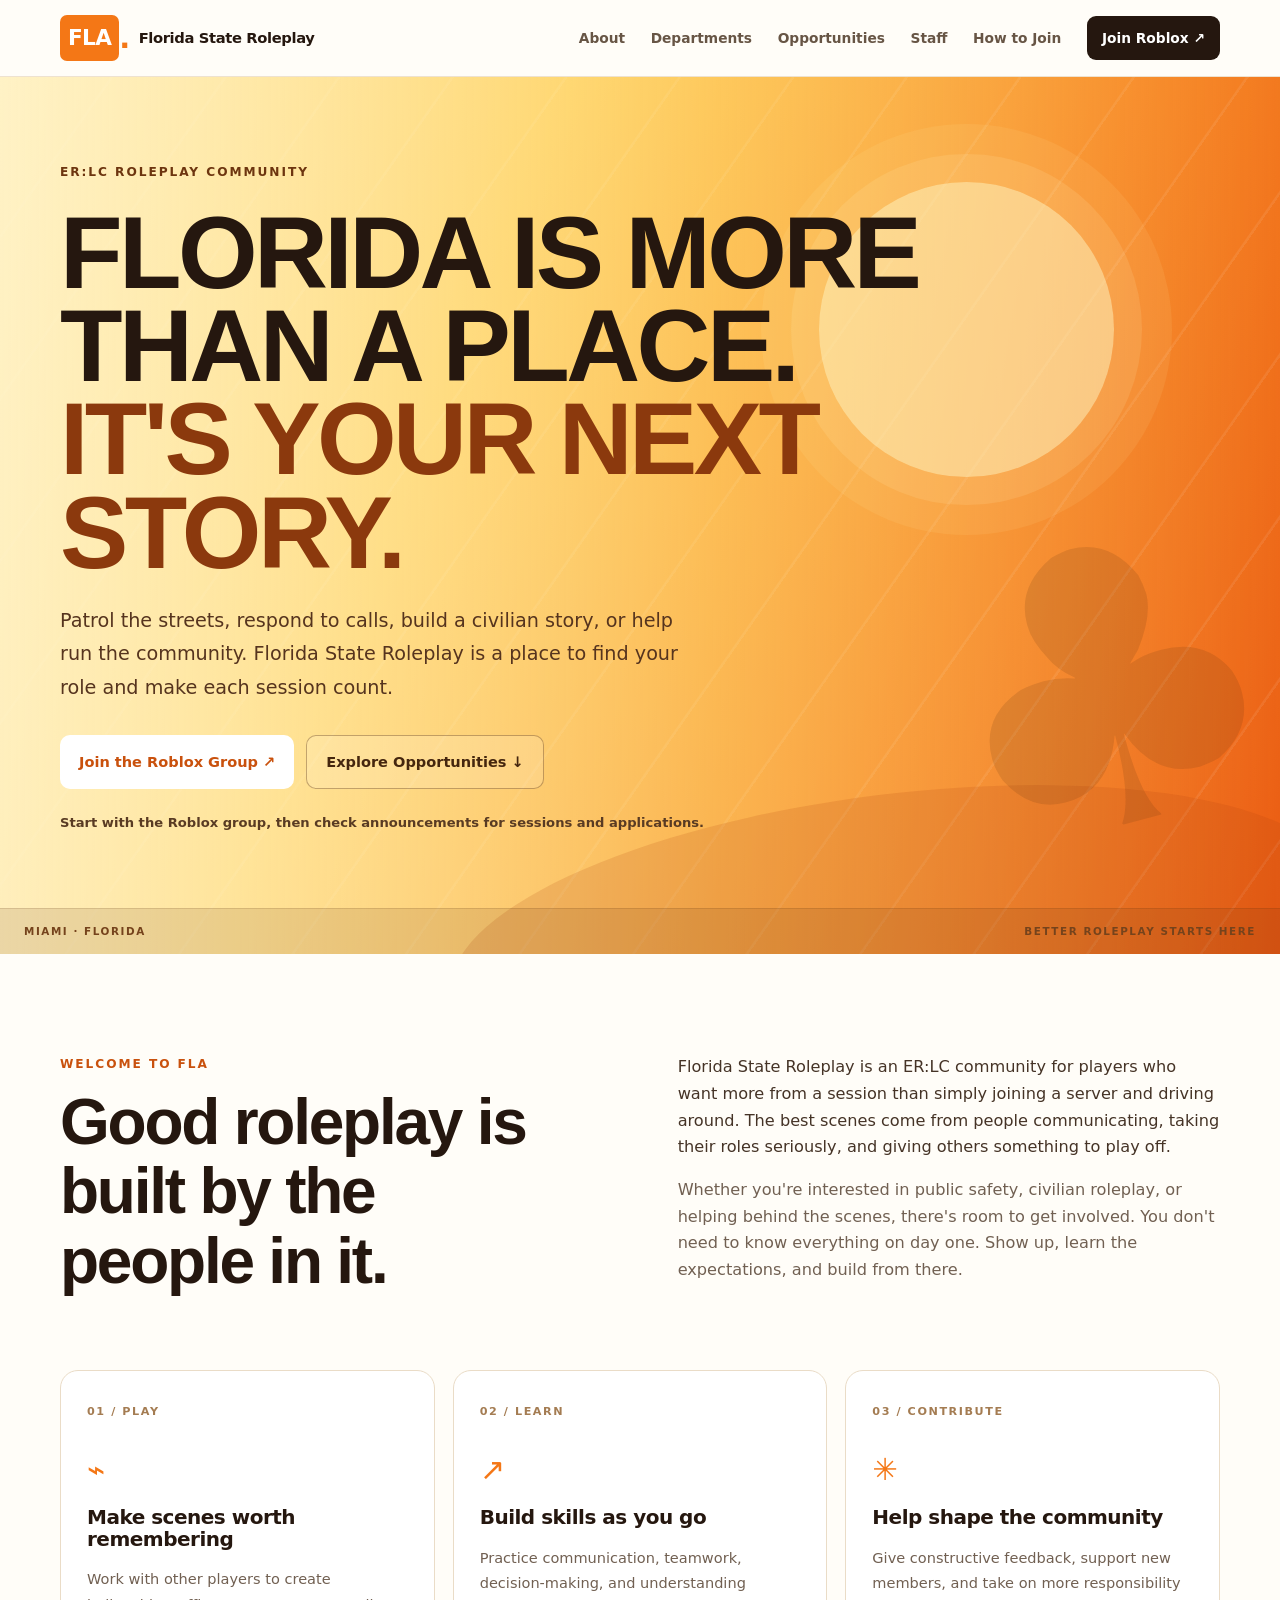
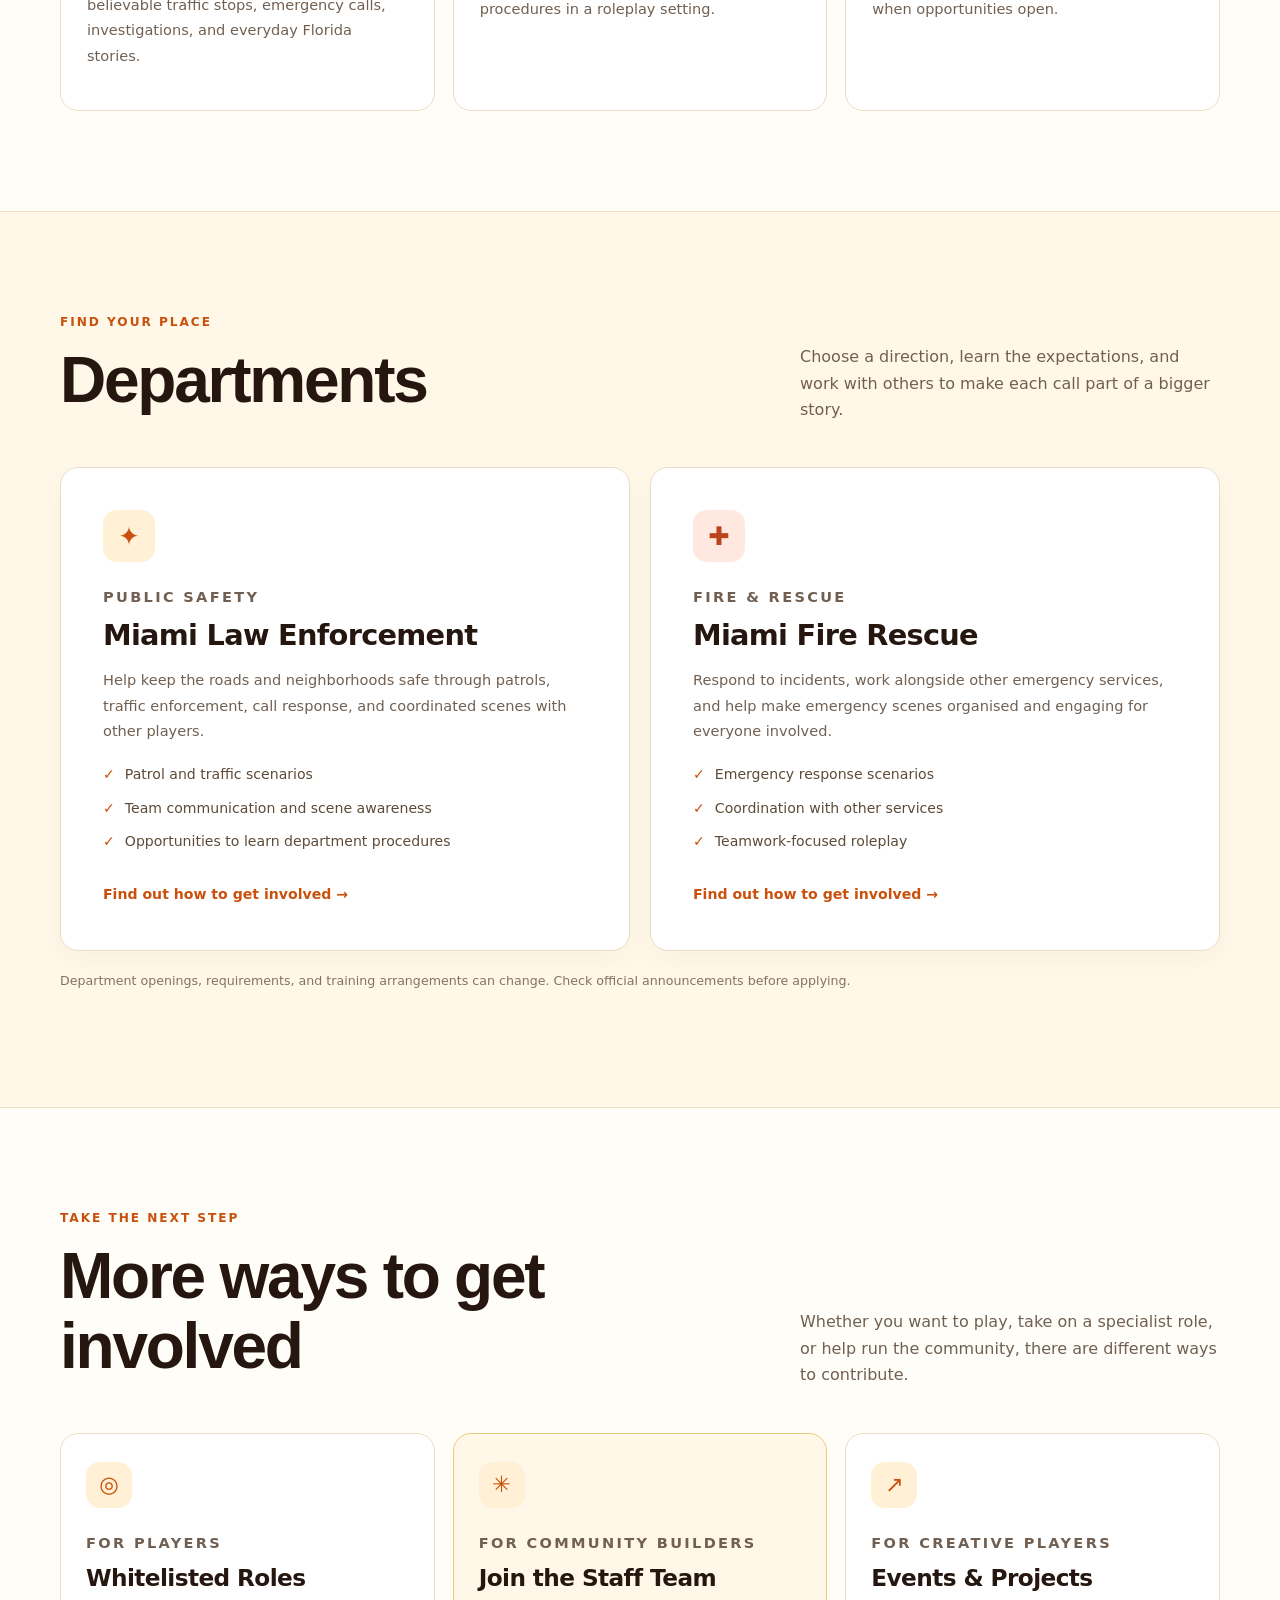
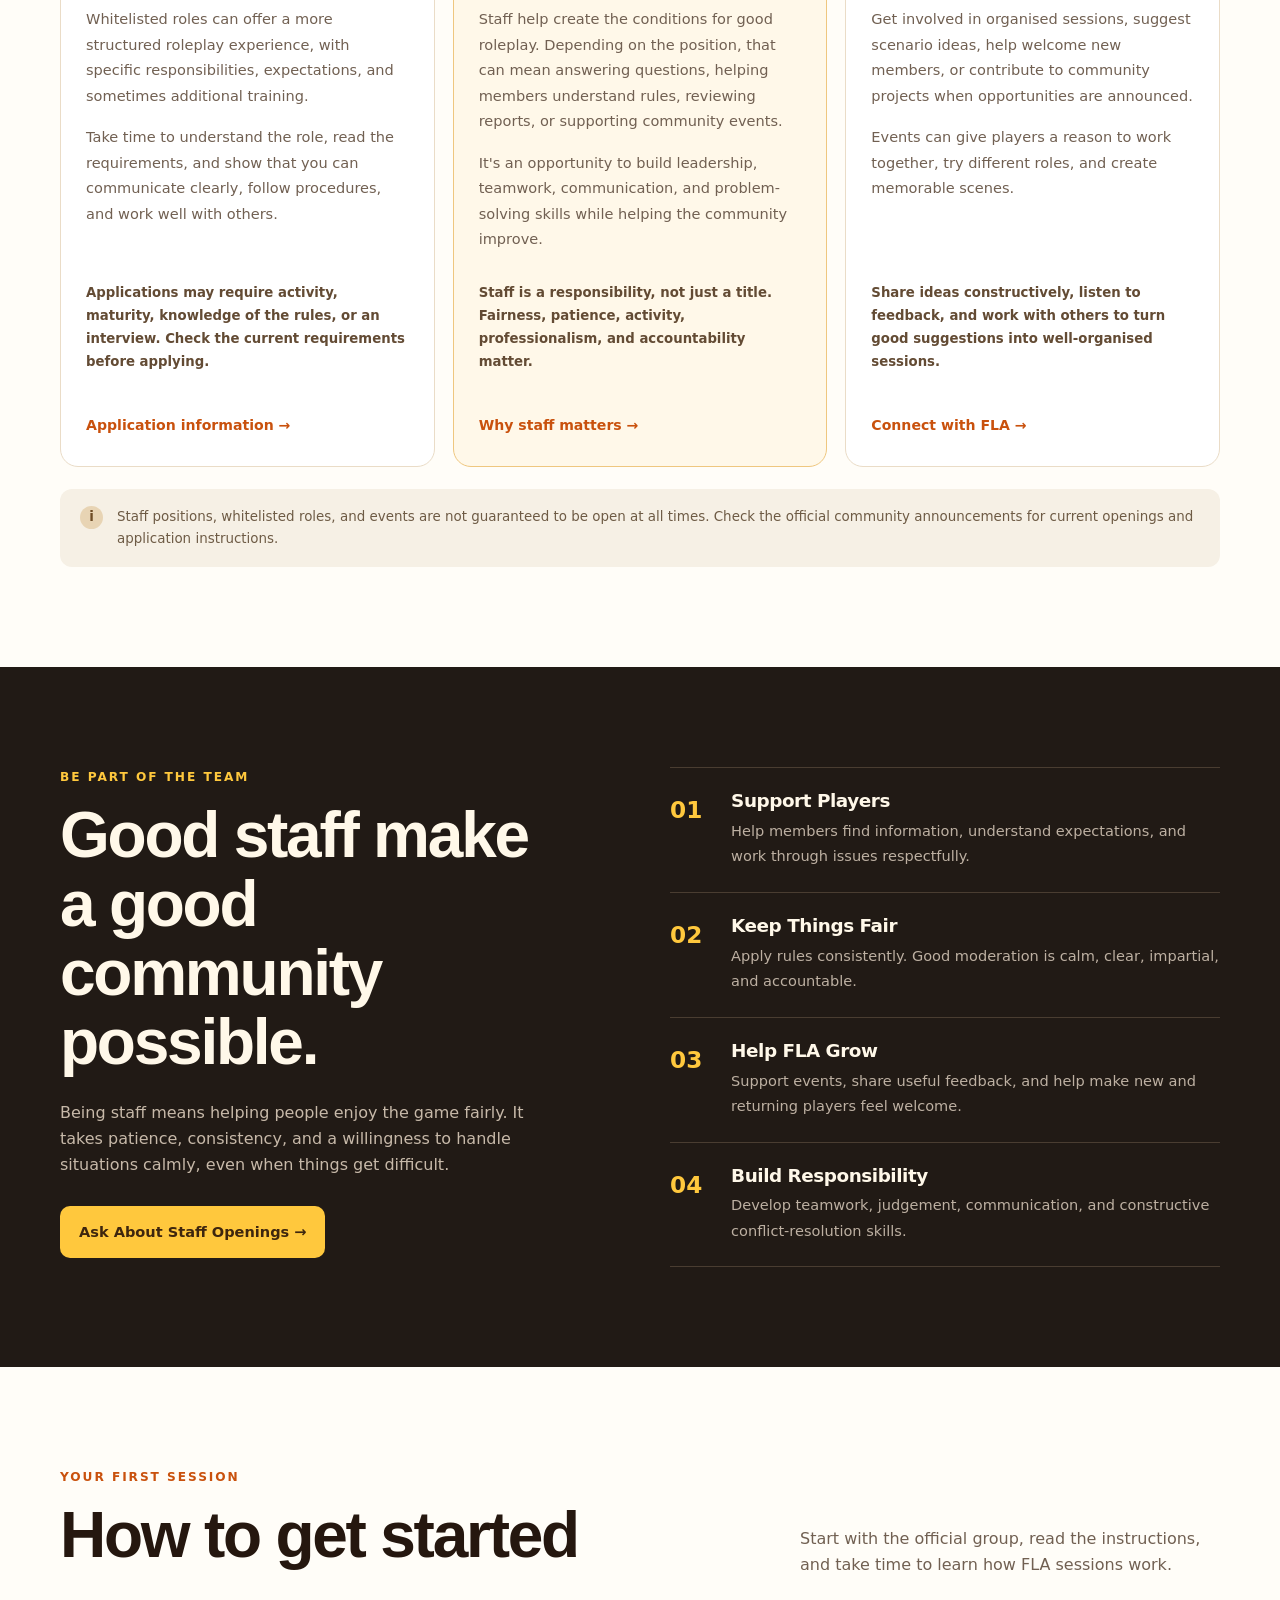
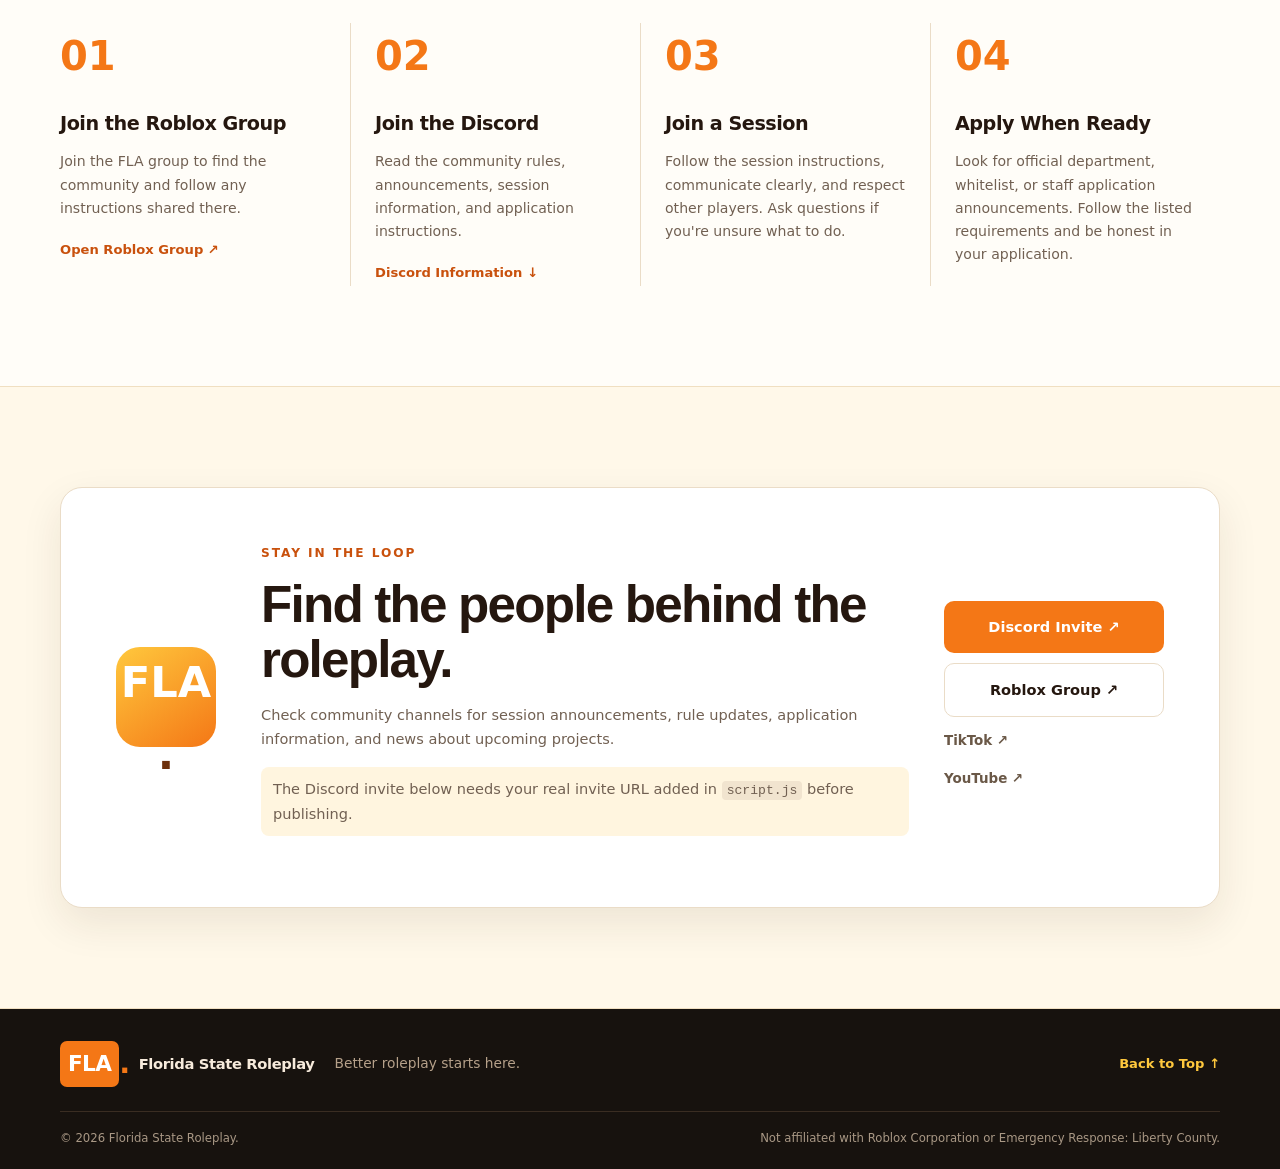
==== index.html @ 1ba89a1c "Test" ====
<!DOCTYPE html>
<html lang="en">
<head>
  <meta charset="UTF-8">
  <meta name="viewport" content="width=device-width, initial-scale=1">
  <meta name="theme-color" content="#f47716">
  <meta name="description" content="Join Florida State Roleplay, an ER:LC roleplay community. Explore departments, whitelisted roles, staff opportunities and community events.">
  <title>Florida State Roleplay | FLA</title>
  <link rel="stylesheet" href="styles.css">
  <script src="script.js" defer></script>
</head>
<body>
  <a class="skip-link" href="#main">Skip to content</a>

  <header class="site-header">
    <div class="container nav-wrap">
      <a class="brand" href="#home" aria-label="FLA Home">
        <span class="brand-mark">FLA</span><span class="brand-dot">.</span>
        <span class="brand-name">Florida State Roleplay</span>
      </a>

      <button class="menu-toggle" type="button"
        aria-expanded="false" aria-controls="primary-nav">
        <span class="sr-only">Toggle navigation</span>
        <span></span><span></span><span></span>
      </button>

      <nav id="primary-nav" class="primary-nav" aria-label="Main navigation">
        <a href="#about">About</a>
        <a href="#departments">Departments</a>
        <a href="#opportunities">Opportunities</a>
        <a href="#staff">Staff</a>
        <a href="#join">How to Join</a>
        <a class="nav-cta"
          href="https://www.roblox.com/communities/1003827405/FLA-Florida-State-RP"
          target="_blank" rel="noopener noreferrer">
          Join Roblox ↗
        </a>
      </nav>
    </div>
  </header>

  <main id="main">
    <section class="hero" id="home">
      <div class="hero-sun" aria-hidden="true"></div>
      <div class="hero-palm" aria-hidden="true">♣</div>

      <div class="container hero-content">
        <p class="eyebrow">ER:LC ROLEPLAY COMMUNITY</p>
        <h1>Florida is more than a place.<br>
          <span>It's your next story.</span>
        </h1>
        <p class="hero-copy">
          Patrol the streets, respond to calls, build a civilian story,
          or help run the community. Florida State Roleplay is a place
          to find your role and make each session count.
        </p>

        <div class="hero-actions">
          <a class="button button-light"
            href="https://www.roblox.com/communities/1003827405/FLA-Florida-State-RP"
            target="_blank" rel="noopener noreferrer">
            Join the Roblox Group ↗
          </a>
          <a class="button button-outline" href="#opportunities">
            Explore Opportunities ↓
          </a>
        </div>

        <p class="hero-note">
          Start with the Roblox group, then check announcements for sessions and applications.
        </p>
      </div>

      <div class="hero-bottom">
        <span>MIAMI · FLORIDA</span>
        <span>BETTER ROLEPLAY STARTS HERE</span>
      </div>
    </section>

    <section class="section" id="about">
      <div class="container intro-grid">
        <div>
          <p class="section-kicker">WELCOME TO FLA</p>
          <h2>Good roleplay is built by the people in it.</h2>
        </div>
        <div class="intro-copy">
          <p>
            Florida State Roleplay is an ER:LC community for players who
            want more from a session than simply joining a server and
            driving around. The best scenes come from people communicating,
            taking their roles seriously, and giving others something to
            play off.
          </p>
          <p>
            Whether you're interested in public safety, civilian roleplay,
            or helping behind the scenes, there's room to get involved.
            You don't need to know everything on day one. Show up, learn
            the expectations, and build from there.
          </p>
        </div>
      </div>

      <div class="container value-grid">
        <article class="value-card">
          <span class="value-number">01 / PLAY</span>
          <div class="value-icon">⌁</div>
          <h3>Make scenes worth remembering</h3>
          <p>
            Work with other players to create believable traffic stops,
            emergency calls, investigations, and everyday Florida stories.
          </p>
        </article>

        <article class="value-card">
          <span class="value-number">02 / LEARN</span>
          <div class="value-icon">↗</div>
          <h3>Build skills as you go</h3>
          <p>
            Practice communication, teamwork, decision-making, and
            understanding procedures in a roleplay setting.
          </p>
        </article>

        <article class="value-card">
          <span class="value-number">03 / CONTRIBUTE</span>
          <div class="value-icon">✳</div>
          <h3>Help shape the community</h3>
          <p>
            Give constructive feedback, support new members, and take on
            more responsibility when opportunities open.
          </p>
        </article>
      </div>
    </section>

    <section class="section section-tint" id="departments">
      <div class="container">
        <div class="section-heading">
          <div>
            <p class="section-kicker">FIND YOUR PLACE</p>
            <h2>Departments</h2>
          </div>
          <p>
            Choose a direction, learn the expectations, and work with
            others to make each call part of a bigger story.
          </p>
        </div>

        <div class="department-grid">
          <article class="department-card">
            <div class="department-symbol">✦</div>
            <p class="card-overline">PUBLIC SAFETY</p>
            <h3>Miami Law Enforcement</h3>
            <p>
              Help keep the roads and neighborhoods safe through patrols,
              traffic enforcement, call response, and coordinated scenes
              with other players.
            </p>
            <ul class="feature-list">
              <li>Patrol and traffic scenarios</li>
              <li>Team communication and scene awareness</li>
              <li>Opportunities to learn department procedures</li>
            </ul>
            <a class="text-link" href="#join">
              Find out how to get involved →
            </a>
          </article>

          <article class="department-card">
            <div class="department-symbol fire-symbol">✚</div>
            <p class="card-overline">FIRE &amp; RESCUE</p>
            <h3>Miami Fire Rescue</h3>
            <p>
              Respond to incidents, work alongside other emergency
              services, and help make emergency scenes organised and
              engaging for everyone involved.
            </p>
            <ul class="feature-list">
              <li>Emergency response scenarios</li>
              <li>Coordination with other services</li>
              <li>Teamwork-focused roleplay</li>
            </ul>
            <a class="text-link" href="#join">
              Find out how to get involved →
            </a>
          </article>
        </div>

        <p class="small-note">
          Department openings, requirements, and training arrangements
          can change. Check official announcements before applying.
        </p>
      </div>
    </section>

    <section class="section" id="opportunities">
      <div class="container">
        <div class="section-heading">
          <div>
            <p class="section-kicker">TAKE THE NEXT STEP</p>
            <h2>More ways to get involved</h2>
          </div>
          <p>
            Whether you want to play, take on a specialist role, or help
            run the community, there are different ways to contribute.
          </p>
        </div>

        <div class="opportunity-grid">
          <article class="opportunity-card">
            <div class="opportunity-icon">◎</div>
            <p class="card-overline">FOR PLAYERS</p>
            <h3>Whitelisted Roles</h3>
            <p>
              Whitelisted roles can offer a more structured roleplay
              experience, with specific responsibilities, expectations,
              and sometimes additional training.
            </p>
            <p>
              Take time to understand the role, read the requirements,
              and show that you can communicate clearly, follow
              procedures, and work well with others.
            </p>
            <p class="card-detail">
              Applications may require activity, maturity, knowledge
              of the rules, or an interview. Check the current
              requirements before applying.
            </p>
            <a class="text-link" href="#join">
              Application information →
            </a>
          </article>

          <article class="opportunity-card featured-opportunity">
            <div class="opportunity-icon">✳</div>
            <p class="card-overline">FOR COMMUNITY BUILDERS</p>
            <h3>Join the Staff Team</h3>
            <p>
              Staff help create the conditions for good roleplay.
              Depending on the position, that can mean answering
              questions, helping members understand rules, reviewing
              reports, or supporting community events.
            </p>
            <p>
              It's an opportunity to build leadership, teamwork,
              communication, and problem-solving skills while helping
              the community improve.
            </p>
            <p class="card-detail">
              Staff is a responsibility, not just a title. Fairness,
              patience, activity, professionalism, and accountability
              matter.
            </p>
            <a class="text-link" href="#staff">
              Why staff matters →
            </a>
          </article>

          <article class="opportunity-card">
            <div class="opportunity-icon">↗</div>
            <p class="card-overline">FOR CREATIVE PLAYERS</p>
            <h3>Events &amp; Projects</h3>
            <p>
              Get involved in organised sessions, suggest scenario
              ideas, help welcome new members, or contribute to
              community projects when opportunities are announced.
            </p>
            <p>
              Events can give players a reason to work together,
              try different roles, and create memorable scenes.
            </p>
            <p class="card-detail">
              Share ideas constructively, listen to feedback, and
              work with others to turn good suggestions into
              well-organised sessions.
            </p>
            <a class="text-link" href="#community">
              Connect with FLA →
            </a>
          </article>
        </div>

        <div class="honesty-note">
          <span>i</span>
          <p>
            Staff positions, whitelisted roles, and events are not
            guaranteed to be open at all times. Check the official
            community announcements for current openings and application
            instructions.
          </p>
        </div>
      </div>
    </section>

    <section class="section section-dark" id="staff">
      <div class="container staff-layout">
        <div class="staff-heading">
          <p class="section-kicker">BE PART OF THE TEAM</p>
          <h2>Good staff make a good community possible.</h2>
          <p>
            Being staff means helping people enjoy the game fairly.
            It takes patience, consistency, and a willingness to handle
            situations calmly, even when things get difficult.
          </p>
          <a class="button button-gold" href="#community">
            Ask About Staff Openings →
          </a>
        </div>

        <div class="staff-points">
          <article>
            <span>01</span>
            <div>
              <h3>Support Players</h3>
              <p>
                Help members find information, understand expectations,
                and work through issues respectfully.
              </p>
            </div>
          </article>
          <article>
            <span>02</span>
            <div>
              <h3>Keep Things Fair</h3>
              <p>
                Apply rules consistently. Good moderation is calm,
                clear, impartial, and accountable.
              </p>
            </div>
          </article>
          <article>
            <span>03</span>
            <div>
              <h3>Help FLA Grow</h3>
              <p>
                Support events, share useful feedback, and help make
                new and returning players feel welcome.
              </p>
            </div>
          </article>
          <article>
            <span>04</span>
            <div>
              <h3>Build Responsibility</h3>
              <p>
                Develop teamwork, judgement, communication, and
                constructive conflict-resolution skills.
              </p>
            </div>
          </article>
        </div>
      </div>
    </section>

    <section class="section" id="join">
      <div class="container">
        <div class="section-heading">
          <div>
            <p class="section-kicker">YOUR FIRST SESSION</p>
            <h2>How to get started</h2>
          </div>
          <p>
            Start with the official group, read the instructions,
            and take time to learn how FLA sessions work.
          </p>
        </div>

        <ol class="steps">
          <li>
            <span class="step-number">01</span>
            <div>
              <h3>Join the Roblox Group</h3>
              <p>
                Join the FLA group to find the community and follow
                any instructions shared there.
              </p>
              <a class="text-link"
                href="https://www.roblox.com/communities/1003827405/FLA-Florida-State-RP"
                target="_blank" rel="noopener noreferrer">
                Open Roblox Group ↗
              </a>
            </div>
          </li>
          <li>
            <span class="step-number">02</span>
            <div>
              <h3>Join the Discord</h3>
              <p>
                Read the community rules, announcements, session
                information, and application instructions.
              </p>
              <a class="text-link" href="#community">
                Discord Information ↓
              </a>
            </div>
          </li>
          <li>
            <span class="step-number">03</span>
            <div>
              <h3>Join a Session</h3>
              <p>
                Follow the session instructions, communicate clearly,
                and respect other players. Ask questions if you're
                unsure what to do.
              </p>
            </div>
          </li>
          <li>
            <span class="step-number">04</span>
            <div>
              <h3>Apply When Ready</h3>
              <p>
                Look for official department, whitelist, or staff
                application announcements. Follow the listed
                requirements and be honest in your application.
              </p>
            </div>
          </li>
        </ol>
      </div>
    </section>

    <section class="section section-tint" id="community">
      <div class="container community-panel">
        <div class="community-mark">FLA<span>.</span></div>
        <div class="community-copy">
          <p class="section-kicker">STAY IN THE LOOP</p>
          <h2>Find the people behind the roleplay.</h2>
          <p>
            Check community channels for session announcements, rule
            updates, application information, and news about upcoming
            projects.
          </p>
          <p class="community-warning">
            The Discord invite below needs your real invite URL added
            in <code>script.js</code> before publishing.
          </p>
        </div>

        <div class="community-actions">
          <a class="button button-orange" id="discord-link" href="#community">
            Discord Invite ↗
          </a>
          <a class="button button-plain"
            href="https://www.roblox.com/communities/1003827405/FLA-Florida-State-RP"
            target="_blank" rel="noopener noreferrer">
            Roblox Group ↗
          </a>
          <a class="social-link"
            href="https://www.tiktok.com/@yz.peezo"
            target="_blank" rel="noopener noreferrer">TikTok ↗</a>
          <a class="social-link"
            href="https://www.youtube.com/channel/UCi4n0w_L0goA0u0T6j22Cig"
            target="_blank" rel="noopener noreferrer">YouTube ↗</a>
        </div>
      </div>
    </section>
  </main>

  <footer class="site-footer">
    <div class="container footer-main">
      <a class="brand footer-brand" href="#home">
        <span class="brand-mark">FLA</span><span class="brand-dot">.</span>
        <span class="brand-name">Florida State Roleplay</span>
      </a>
      <p>Better roleplay starts here.</p>
      <a href="#home" class="back-top">Back to Top ↑</a>
    </div>
    <div class="container footer-bottom">
      <p>© <span id="year"></span> Florida State Roleplay.</p>
      <p>
        Not affiliated with Roblox Corporation or
        Emergency Response: Liberty County.
      </p>
    </div>
  </footer>
</body>
</html>
---- styles.css ----
:root {
  --ink: #25170f;
  --muted: #716052;
  --orange: #f47716;
  --orange-deep: #c9510d;
  --gold: #ffc83d;
  --cream: #fff8e9;
  --paper: #fffdf8;
  --line: #eadcc7;
  --night: #211a15;
  --radius: 18px;
  --shadow: 0 16px 42px rgba(58, 34, 11, .09);
}

* {
  box-sizing: border-box;
}

html {
  scroll-behavior: smooth;
  scroll-padding-top: 88px;
}

body {
  margin: 0;
  background: var(--paper);
  color: var(--ink);
  font-family: system-ui, -apple-system, "Segoe UI", sans-serif;
  line-height: 1.65;
  -webkit-font-smoothing: antialiased;
}

a {
  color: inherit;
  text-decoration: none;
}

a:focus-visible,
button:focus-visible {
  outline: 3px solid #2463eb;
  outline-offset: 4px;
}

p {
  margin: 0 0 1rem;
}

h1, h2, h3 {
  line-height: 1.08;
  letter-spacing: -.035em;
  margin: 0 0 1rem;
}

h1, h2 {
  font-family: Impact, "Arial Narrow", sans-serif;
  font-weight: 800;
}

h2 {
  font-size: clamp(2.5rem, 5vw, 4.1rem);
}

h3 {
  font-size: 1.35rem;
  letter-spacing: -.025em;
}

.container {
  width: min(1160px, calc(100% - 48px));
  margin-inline: auto;
}

.section {
  padding: 100px 0;
}

.section-tint {
  background: var(--cream);
  border-block: 1px solid #f0dfc1;
}

.section-kicker,
.eyebrow,
.card-overline {
  font-size: .76rem;
  font-weight: 800;
  letter-spacing: .16em;
  text-transform: uppercase;
}

.section-kicker {
  color: var(--orange-deep);
  margin-bottom: 14px;
}

.skip-link {
  position: absolute;
  top: -60px;
  left: 16px;
  background: white;
  padding: 10px 14px;
  z-index: 20;
}

.skip-link:focus {
  top: 10px;
}

.sr-only {
  position: absolute;
  width: 1px;
  height: 1px;
  padding: 0;
  margin: -1px;
  overflow: hidden;
  clip: rect(0, 0, 0, 0);
  white-space: nowrap;
  border: 0;
}

/* Navigation */

.site-header {
  position: sticky;
  top: 0;
  z-index: 10;
  background: rgba(255, 253, 248, .94);
  backdrop-filter: blur(14px);
  border-bottom: 1px solid rgba(234, 220, 199, .8);
}

.nav-wrap {
  min-height: 76px;
  display: flex;
  align-items: center;
  justify-content: space-between;
  gap: 28px;
}

.brand {
  display: inline-flex;
  align-items: center;
  flex-shrink: 0;
  font-weight: 800;
  letter-spacing: -.04em;
}

.brand-mark {
  background: var(--orange);
  color: white;
  padding: 5px 8px;
  border-radius: 7px;
  font-size: 1.35rem;
}

.brand-dot {
  color: var(--orange);
  font-size: 1.8rem;
  line-height: 1;
}

.brand-name {
  font-size: .92rem;
  margin-left: 9px;
  letter-spacing: -.025em;
}

.primary-nav {
  display: flex;
  align-items: center;
  gap: clamp(14px, 2vw, 27px);
  font-size: .86rem;
  font-weight: 700;
  color: #675545;
}

.primary-nav > a:not(.nav-cta) {
  transition: color .2s;
}

.primary-nav > a:not(.nav-cta):hover {
  color: var(--orange-deep);
}

.nav-cta {
  background: var(--ink);
  color: white;
  padding: 11px 15px;
  border-radius: 9px;
  white-space: nowrap;
  transition: background .2s, transform .2s;
}

.nav-cta:hover {
  background: var(--orange-deep);
  transform: translateY(-1px);
}

.menu-toggle {
  display: none;
  background: transparent;
  border: 0;
  padding: 10px;
  border-radius: 8px;
  cursor: pointer;
}

.menu-toggle span:not(.sr-only) {
  display: block;
  width: 23px;
  height: 2px;
  background: var(--ink);
  margin: 5px 0;
}

/* Florida-inspired hero */

.hero {
  min-height: 650px;
  position: relative;
  overflow: hidden;
  display: flex;
  align-items: center;
  isolation: isolate;
  background: linear-gradient(
    112deg,
    #ffe59a 0%,
    #ffc94a 35%,
    #f78a26 70%,
    #e95a13 100%
  );
}

.hero::before {
  content: "";
  position: absolute;
  inset: 0;
  z-index: -1;
  background:
    linear-gradient(
      90deg,
      rgba(255, 245, 208, .8),
      rgba(255, 224, 133, .4) 56%,
      rgba(239, 97, 18, .12)
    ),
    repeating-linear-gradient(
      125deg,
      transparent 0 90px,
      rgba(255, 255, 255, .09) 91px 93px
    );
}

.hero::after {
  content: "";
  position: absolute;
  z-index: -1;
  bottom: -130px;
  right: -5%;
  width: 70%;
  height: 290px;
  background: rgba(174, 66, 13, .16);
  border-radius: 50% 50% 0 0;
  transform: rotate(-7deg);
}

.hero-content {
  padding-top: 85px;
  padding-bottom: 105px;
  position: relative;
  z-index: 2;
  animation: hero-enter .75s ease-out both;
}

.eyebrow {
  margin-bottom: 24px;
  color: #6d350f;
}

.hero h1 {
  font-size: clamp(3.5rem, 8vw, 7rem);
  max-width: 900px;
  line-height: .91;
  margin-bottom: 25px;
  text-transform: uppercase;
}

.hero h1 span {
  color: #8b390d;
}

.hero-copy {
  font-size: clamp(1.05rem, 2vw, 1.2rem);
  max-width: 650px;
  color: #56341e;
  line-height: 1.75;
}

.hero-actions {
  display: flex;
  flex-wrap: wrap;
  gap: 12px;
  margin-top: 30px;
}

.button {
  display: inline-flex;
  align-items: center;
  justify-content: center;
  gap: 14px;
  min-height: 50px;
  padding: 14px 19px;
  border-radius: 10px;
  font-size: .91rem;
  font-weight: 800;
  transition: transform .2s, box-shadow .2s, background .2s;
}

.button:hover {
  transform: translateY(-3px);
  box-shadow: 0 9px 20px rgba(53, 27, 8, .13);
}

.button-light {
  background: white;
  color: var(--orange-deep);
}

.button-outline {
  border: 1px solid rgba(80, 41, 12, .35);
  color: #45260e;
  background: rgba(255, 255, 255, .14);
}

.hero-note {
  margin-top: 23px;
  font-size: .82rem;
  font-weight: 600;
  color: #593b23;
}

.hero-sun {
  position: absolute;
  right: 13%;
  top: 12%;
  width: clamp(150px, 23vw, 310px);
  aspect-ratio: 1;
  border-radius: 50%;
  background: rgba(255, 247, 195, .58);
  box-shadow:
    0 0 0 28px rgba(255, 247, 195, .12),
    0 0 0 58px rgba(255, 247, 195, .08);
  z-index: -1;
}

.hero-palm {
  position: absolute;
  right: 0;
  bottom: 8%;
  color: rgba(91, 48, 17, .15);
  font-size: clamp(13rem, 30vw, 27rem);
  line-height: 1;
  pointer-events: none;
  z-index: 0;
  transform: rotate(-15deg);
}

.hero-bottom {
  position: absolute;
  bottom: 0;
  left: 0;
  right: 0;
  padding: 14px 24px;
  display: flex;
  justify-content: space-between;
  gap: 12px;
  background: rgba(89, 47, 15, .12);
  border-top: 1px solid rgba(89, 47, 15, .15);
  font-size: .65rem;
  letter-spacing: .15em;
  font-weight: 800;
  color: #75431c;
}

/* About */

.intro-grid {
  display: grid;
  grid-template-columns: .95fr 1fr;
  gap: clamp(35px, 8vw, 110px);
  align-items: start;
}

.intro-grid h2 {
  max-width: 500px;
}

.intro-copy {
  color: var(--muted);
  font-size: 1.01rem;
}

.intro-copy p:first-child {
  color: #453326;
}

.value-grid {
  display: grid;
  grid-template-columns: repeat(3, 1fr);
  gap: 18px;
  margin-top: 58px;
}

.value-card {
  padding: 26px;
  border: 1px solid var(--line);
  border-radius: var(--radius);
  background: white;
  min-height: 245px;
  transition: transform .25s, border-color .25s, box-shadow .25s;
}

.value-card:hover,
.opportunity-card:hover {
  transform: translateY(-5px);
  border-color: #efb45e;
  box-shadow: var(--shadow);
}

.value-number {
  font-size: .7rem;
  letter-spacing: .14em;
  font-weight: 800;
  color: #a47c52;
}

.value-icon {
  font-size: 1.9rem;
  color: var(--orange);
  margin: 22px 0 12px;
}

.value-card h3 {
  font-size: 1.25rem;
}

.value-card p,
.department-card > p,
.opportunity-card > p,
.staff-points p {
  color: var(--muted);
  font-size: .91rem;
  line-height: 1.75;
}

/* Section headings and departments */

.section-heading {
  display: flex;
  justify-content: space-between;
  align-items: end;
  gap: 40px;
  margin-bottom: 36px;
}

.section-heading > p {
  max-width: 420px;
  color: var(--muted);
  margin-bottom: 8px;
}

.department-grid {
  display: grid;
  grid-template-columns: repeat(2, 1fr);
  gap: 20px;
}

.department-card {
  padding: clamp(26px, 4vw, 42px);
  border-radius: var(--radius);
  background: white;
  border: 1px solid var(--line);
  box-shadow: 0 8px 25px rgba(60, 35, 9, .035);
}

.department-symbol,
.opportunity-icon {
  display: grid;
  place-items: center;
  width: 52px;
  height: 52px;
  border-radius: 14px;
  background: #fff0d6;
  color: var(--orange-deep);
  font-size: 1.6rem;
  margin-bottom: 22px;
}

.fire-symbol {
  background: #ffe8df;
  color: #bd431d;
}

.card-overline {
  color: #a47c52;
  font-size: .65rem;
  margin-bottom: 10px;
}

.department-card h3 {
  font-size: 1.8rem;
}

.feature-list {
  list-style: none;
  margin: 20px 0 28px;
  padding: 0;
  display: grid;
  gap: 10px;
  color: #5d4a38;
  font-size: .88rem;
}

.feature-list li::before {
  content: "✓";
  color: var(--orange-deep);
  font-weight: 900;
  margin-right: 10px;
}

.text-link {
  display: inline-flex;
  align-items: center;
  gap: 9px;
  color: var(--orange-deep);
  font-size: .88rem;
  font-weight: 800;
}

.text-link:hover {
  text-decoration: underline;
}

.small-note {
  font-size: .79rem;
  color: #85735f;
  margin-top: 20px;
}

/* Staff, whitelist and opportunities */

.opportunity-grid {
  display: grid;
  grid-template-columns: repeat(3, 1fr);
  gap: 18px;
}

.opportunity-card {
  display: flex;
  flex-direction: column;
  align-items: flex-start;
  padding: 28px 25px;
  border: 1px solid var(--line);
  border-radius: var(--radius);
  background: white;
  transition: transform .25s, border-color .25s, box-shadow .25s;
}

.opportunity-icon {
  width: 46px;
  height: 46px;
  font-size: 1.4rem;
}

.opportunity-card h3 {
  font-size: 1.45rem;
}

.opportunity-card .card-detail {
  padding-top: 13px;
  margin-top: auto;
  color: #634b34;
  font-size: .83rem;
  font-weight: 600;
}

.opportunity-card .text-link {
  margin-top: 25px;
}

.featured-opportunity {
  background: #fff8e9;
  border-color: #efc77f;
}

.honesty-note {
  display: flex;
  gap: 14px;
  align-items: start;
  padding: 17px 20px;
  margin-top: 22px;
  background: #f6f0e5;
  border-radius: 12px;
  color: #6e5b45;
  font-size: .84rem;
}

.honesty-note > span {
  display: grid;
  place-items: center;
  flex: 0 0 23px;
  height: 23px;
  border-radius: 50%;
  background: #e8d4b4;
  color: #6e4c25;
  font-weight: 900;
}

.honesty-note p {
  margin: 0;
}

.section-dark {
  background: var(--night);
  color: #fff8e9;
}

.staff-layout {
  display: grid;
  grid-template-columns: .9fr 1fr;
  gap: clamp(45px, 9vw, 120px);
  align-items: start;
}

.staff-heading .section-kicker {
  color: var(--gold);
}

.staff-heading h2 {
  font-size: clamp(2.8rem, 5vw, 4.6rem);
}

.staff-heading > p:not(.section-kicker) {
  color: #c7b9a9;
  max-width: 490px;
  margin: 22px 0 27px;
}

.button-gold {
  background: var(--gold);
  color: #3e260e;
}

.staff-points {
  border-top: 1px solid #4a3d31;
}

.staff-points article {
  display: grid;
  grid-template-columns: 44px 1fr;
  gap: 17px;
  padding: 23px 0;
  border-bottom: 1px solid #4a3d31;
}

.staff-points article > span {
  color: var(--gold);
  font-size: 1.45rem;
  font-weight: 800;
}

.staff-points h3 {
  font-size: 1.15rem;
  margin-bottom: 7px;
}

.staff-points p {
  color: #bdb0a2;
  margin: 0;
}

/* Joining steps */

.steps {
  list-style: none;
  padding: 0;
  margin: 0;
  display: grid;
  grid-template-columns: repeat(4, 1fr);
  gap: 0;
}

.steps li {
  padding: 0 24px;
  border-left: 1px solid var(--line);
}

.steps li:first-child {
  padding-left: 0;
  border-left: 0;
}

.step-number {
  font-size: 2.5rem;
  font-weight: 800;
  color: var(--orange);
  display: block;
  margin-bottom: 25px;
}

.steps h3 {
  font-size: 1.2rem;
}

.steps p {
  color: var(--muted);
  font-size: .88rem;
}

.steps .text-link {
  font-size: .82rem;
}

/* Community and social links */

.community-panel {
  display: grid;
  grid-template-columns: 110px 1fr 220px;
  gap: 35px;
  align-items: center;
  background: white;
  border: 1px solid var(--line);
  border-radius: 22px;
  padding: clamp(25px, 5vw, 55px);
  box-shadow: var(--shadow);
}

.community-mark {
  width: 100px;
  height: 100px;
  display: grid;
  place-items: center;
  background: linear-gradient(145deg, var(--gold), var(--orange));
  border-radius: 24px;
  color: white;
  font-size: 2.7rem;
  font-weight: 900;
}

.community-mark span {
  color: #6d300c;
}

.community-copy h2 {
  font-size: clamp(2.2rem, 4vw, 3.3rem);
}

.community-copy > p:not(.section-kicker) {
  color: var(--muted);
  font-size: .91rem;
}

.community-copy .community-warning {
  font-size: .77rem;
  background: #fff5df;
  border-radius: 8px;
  padding: 10px 12px;
  color: #75542e;
}

code {
  font-size: .9em;
  background: #f1e4cf;
  padding: 2px 5px;
  border-radius: 4px;
}

.community-actions {
  display: flex;
  flex-direction: column;
  align-items: stretch;
  gap: 10px;
}

.button-orange {
  background: var(--orange);
  color: white;
}

.button-plain {
  border: 1px solid var(--line);
  background: white;
  color: var(--ink);
}

.social-link {
  font-size: .84rem;
  font-weight: 700;
  color: #6a5847;
  padding: 3px 0;
}

.social-link:hover {
  color: var(--orange-deep);
}

/* Footer */

.site-footer {
  background: #17120e;
  color: #e9dccb;
  padding: 32px 0 22px;
}

.footer-main {
  display: flex;
  align-items: center;
  gap: 20px;
  padding-bottom: 24px;
}

.footer-brand .brand-name {
  color: #f7ebdc;
}

.footer-main > p {
  color: #b6a18a;
  margin: 0;
  font-size: .86rem;
}

.back-top {
  margin-left: auto;
  font-size: .82rem;
  font-weight: 700;
  color: var(--gold);
}

.footer-bottom {
  display: flex;
  justify-content: space-between;
  gap: 20px;
  padding-top: 17px;
  border-top: 1px solid #3a2d22;
  color: #a99885;
  font-size: .73rem;
}

.footer-bottom p {
  margin: 0;
}

/* Motion */

.reveal {
  opacity: 0;
  transform: translateY(18px);
  transition: opacity .65s ease, transform .65s ease;
}

.reveal.is-visible {
  opacity: 1;
  transform: translateY(0);
}

@keyframes hero-enter {
  from {
    opacity: 0;
    transform: translateY(16px);
  }
  to {
    opacity: 1;
    transform: translateY(0);
  }
}

/* Tablet */

@media (max-width: 980px) {
  .primary-nav {
    gap: 14px;
  }

  .primary-nav > a {
    font-size: .8rem;
  }

  .brand-name {
    display: none;
  }

  .community-panel {
    grid-template-columns: 80px 1fr;
  }

  .community-mark {
    width: 75px;
    height: 75px;
    font-size: 2rem;
  }

  .community-actions {
    grid-column: 2;
    display: grid;
    grid-template-columns: repeat(2, minmax(0, 1fr));
  }

  .steps {
    grid-template-columns: repeat(2, 1fr);
    gap: 32px 0;
  }

  .steps li:nth-child(3) {
    padding-left: 0;
    border-left: 0;
  }
}

/* Mobile */

@media (max-width: 760px) {
  .container {
    width: min(100% - 36px, 560px);
  }

  .section {
    padding: 72px 0;
  }

  .nav-wrap {
    min-height: 68px;
  }

  .brand-name {
    display: inline;
    font-size: .82rem;
  }

  .menu-toggle {
    display: block;
    margin-left: auto;
  }

  .primary-nav {
    display: none;
    position: absolute;
    top: calc(100% + 1px);
    left: 0;
    right: 0;
    padding: 15px 18px 20px;
    background: var(--paper);
    border-bottom: 1px solid var(--line);
    box-shadow: 0 18px 25px rgba(45, 29, 15, .08);
    align-items: stretch;
    gap: 0;
    flex-direction: column;
  }

  .primary-nav.is-open {
    display: flex;
  }

  .primary-nav > a:not(.nav-cta) {
    padding: 12px 4px;
    border-bottom: 1px solid #f0e6d7;
    font-size: .94rem;
  }

  .nav-cta {
    margin-top: 13px;
    text-align: center;
  }

  .hero {
    min-height: 640px;
  }

  .hero-content {
    padding-top: 76px;
    padding-bottom: 110px;
  }

  .hero h1 {
    font-size: clamp(3.25rem, 13vw, 5.7rem);
  }

  .hero-sun {
    right: -35px;
    top: 7%;
    width: 190px;
  }

  .hero-palm {
    right: -50px;
    bottom: 12%;
    font-size: 15rem;
  }

  .hero-bottom {
    font-size: .55rem;
    letter-spacing: .08em;
    padding: 12px 18px;
  }

  .hero-bottom span:nth-child(2) {
    display: none;
  }

  .intro-grid,
  .staff-layout {
    grid-template-columns: 1fr;
    gap: 20px;
  }

  .value-grid {
    grid-template-columns: 1fr;
    gap: 12px;
    margin-top: 35px;
  }

  .value-card {
    min-height: 0;
    padding: 22px;
  }

  .value-icon {
    margin: 14px 0 8px;
  }

  .section-heading {
    display: block;
  }

  .section-heading > p {
    margin-top: 14px;
  }

  .department-grid,
  .opportunity-grid {
    grid-template-columns: 1fr;
  }

  .department-card,
  .opportunity-card {
    padding: 25px;
  }

  .staff-layout {
    gap: 35px;
  }

  .steps {
    grid-template-columns: 1fr;
    gap: 0;
  }

  .steps li,
  .steps li:nth-child(3) {
    padding: 20px 0;
    border-left: 0;
    border-bottom: 1px solid var(--line);
    display: grid;
    grid-template-columns: 50px 1fr;
    gap: 14px;
  }

  .steps li:first-child {
    padding-top: 0;
  }

  .steps li:last-child {
    border-bottom: 0;
  }

  .step-number {
    font-size: 2rem;
    margin: 0;
  }

  .community-panel {
    grid-template-columns: 1fr;
    gap: 22px;
    padding: 25px;
  }

  .community-mark {
    width: 68px;
    height: 68px;
    border-radius: 17px;
  }

  .community-actions {
    grid-column: auto;
    grid-template-columns: 1fr 1fr;
  }

  .community-actions .button {
    font-size: .82rem;
    padding: 12px 9px;
  }

  .social-link {
    padding: 8px;
  }

  .footer-main {
    flex-wrap: wrap;
  }

  .footer-main > p {
    width: 100%;
    order: 3;
  }

  .back-top {
    margin-left: auto;
  }

  .footer-bottom {
    display: block;
  }

  .footer-bottom p + p {
    margin-top: 8px;
  }
}

@media (max-width: 390px) {
  .brand-name {
    max-width: 130px;
    white-space: nowrap;
    overflow: hidden;
    text-overflow: ellipsis;
  }

  .hero-actions {
    flex-direction: column;
    align-items: stretch;
  }

  .hero-actions .button {
    width: 100%;
  }

  .hero-bottom span:last-child {
    display: none;
  }

  .community-actions {
    grid-template-columns: 1fr;
  }

  .footer-brand .brand-name {
    display: none;
  }
}

/* Accessibility: respect the device's reduced-motion setting */

@media (prefers-reduced-motion: reduce) {
  html {
    scroll-behavior: auto;
  }

  *,
  *::before,
  *::after {
    animation-duration: .01ms !important;
    animation-iteration-count: 1 !important;
    transition-duration: .01ms !important;
    scroll-behavior: auto !important;
  }

  .reveal {
    opacity: 1;
    transform: none;
  }
}
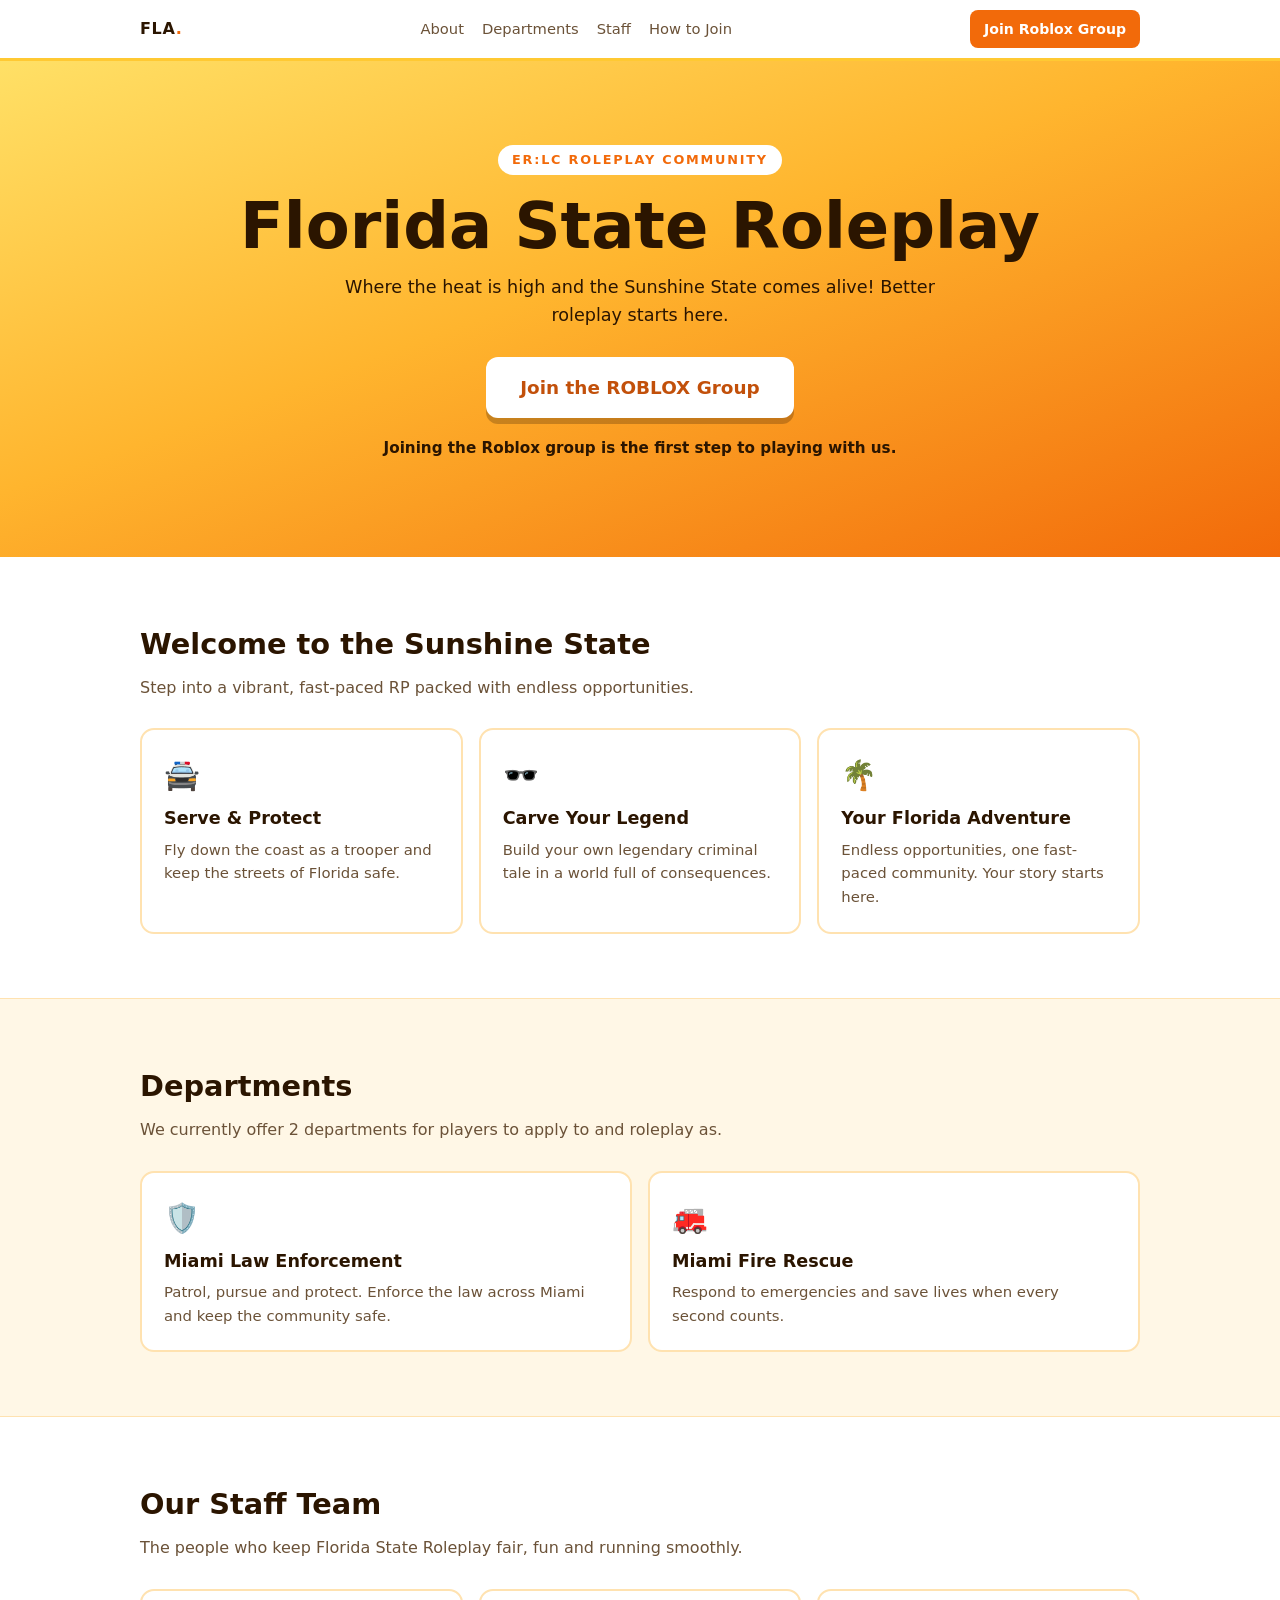
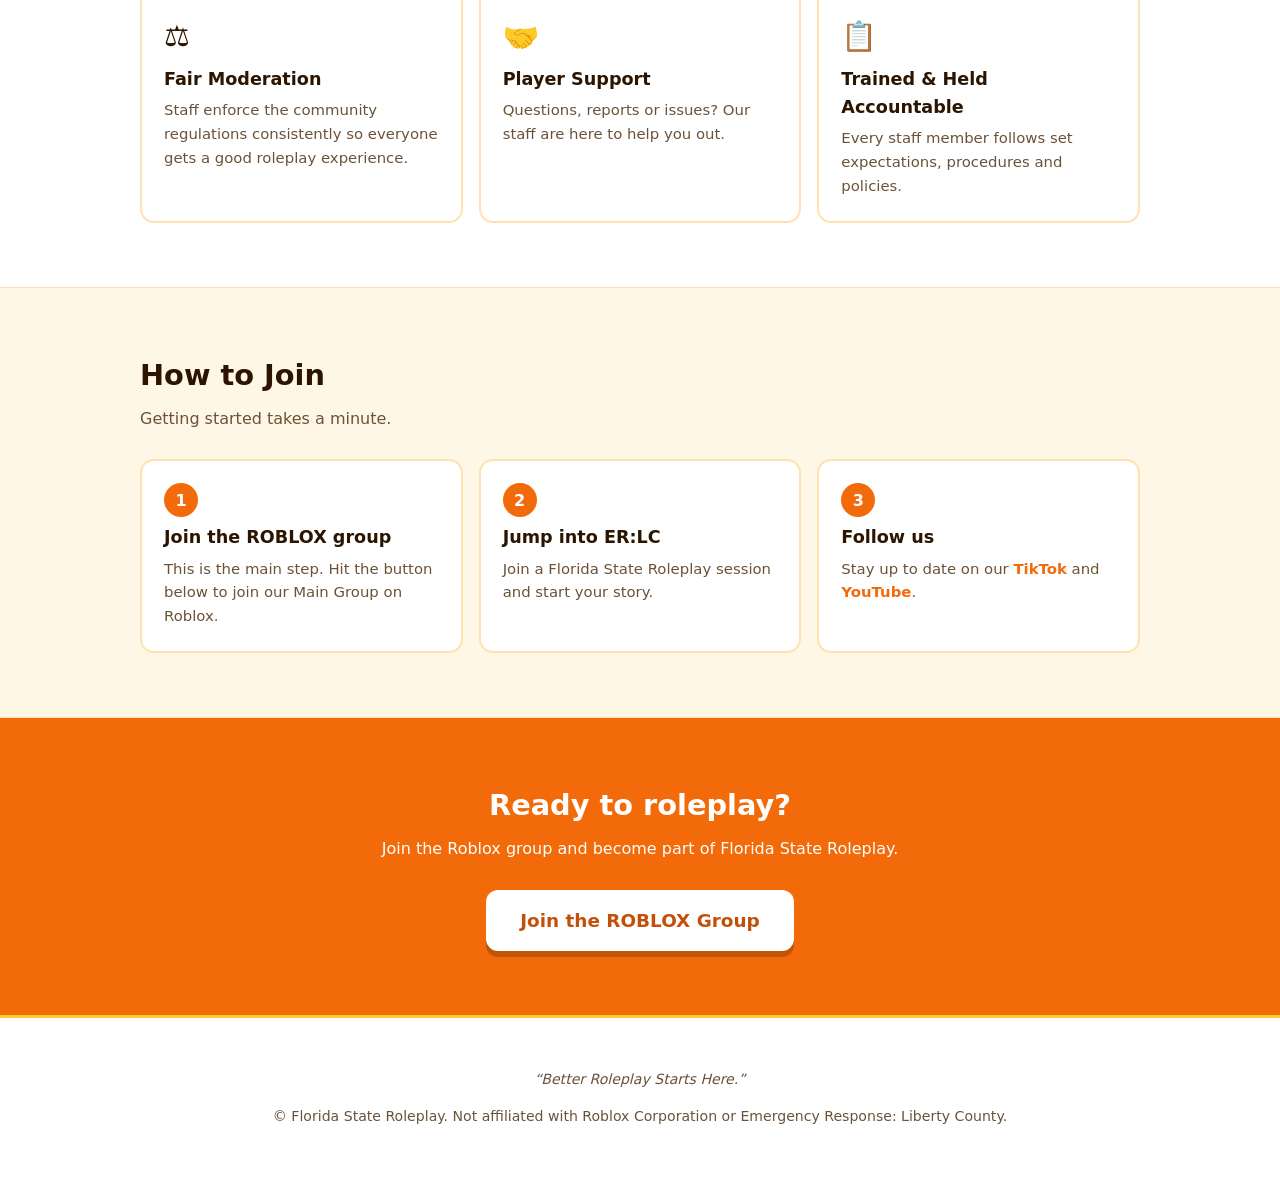
==== commit bcdec904: "Update index.html" ====
--- a/index.html
+++ b/index.html
@@ -1,480 +1,102 @@
-
 <!DOCTYPE html>
 <html lang="en">
 <head>
-  <meta charset="UTF-8">
-  <meta name="viewport" content="width=device-width, initial-scale=1">
-  <meta name="theme-color" content="#f47716">
-  <meta name="description" content="Join Florida State Roleplay, an ER:LC roleplay community. Explore departments, whitelisted roles, staff opportunities and community events.">
-  <title>Florida State Roleplay | FLA</title>
-  <link rel="stylesheet" href="styles.css">
-  <script src="script.js" defer></script>
+<meta charset="utf-8">
+<meta name="viewport" content="width=device-width, initial-scale=1, viewport-fit=cover">
+<title>Florida State Roleplay | FLA</title>
+<style>
+:root{color-scheme:light;box-sizing:border-box;padding-top:env(safe-area-inset-top,0px);padding-bottom:env(safe-area-inset-bottom,0px);
+--bg:#ffffff;--surface:#fff7e6;--text:#2b1500;--muted:#6b5238;--accent:#f26a0a;--accent2:#ffc933;--border:#ffe2b0;--herotext:#2b1500}
+html{scroll-padding-top:env(safe-area-inset-top,0px);scroll-behavior:smooth}
+*,*::before,*::after{box-sizing:border-box}
+body{margin:0;background:var(--bg);color:var(--text);font-family:system-ui,-apple-system,"Segoe UI",Roboto,sans-serif;line-height:1.6}
+a{color:inherit;text-decoration:none}
+.wrap{max-width:1040px;margin:0 auto;padding:0 20px}
+nav{position:sticky;top:env(safe-area-inset-top,0px);z-index:5;background:var(--bg);border-bottom:3px solid var(--accent2)}
+nav .wrap{display:flex;align-items:center;justify-content:space-between;height:58px;gap:12px}
+.logo{font-weight:800;letter-spacing:.04em}.logo span{color:var(--accent)}
+nav ul{display:flex;gap:18px;list-style:none;margin:0;padding:0;font-size:.92rem;color:var(--muted);overflow-x:auto;white-space:nowrap}
+nav ul a:hover{color:var(--accent)}
+.navbtn{background:var(--accent);color:#fff;padding:8px 14px;border-radius:8px;font-weight:700;font-size:.88rem;white-space:nowrap}
+.hero{background:linear-gradient(160deg,#ffe066,#ffb52e 45%,#f26a0a);color:var(--herotext);padding:84px 0 96px;text-align:center}
+.hero h1{font-size:clamp(2.2rem,7vw,4rem);line-height:1.05;margin:0 0 12px;font-weight:900}
+.hero p{max-width:620px;margin:0 auto 28px;font-size:1.1rem}
+.tag{display:inline-block;font-size:.8rem;letter-spacing:.14em;text-transform:uppercase;background:#fff;padding:5px 14px;border-radius:99px;margin-bottom:18px;font-weight:700;color:var(--accent)}
+.btn{display:inline-block;padding:16px 34px;border-radius:12px;font-weight:800;font-size:1.15rem;background:#fff;color:#c2500a;box-shadow:0 6px 0 rgba(43,21,0,.25);transition:transform .15s}
+.btn:hover{transform:translateY(-2px)}
+.note{margin-top:18px;font-size:.95rem;font-weight:600}
+section{padding:64px 0}
+h2{font-size:1.8rem;margin:0 0 8px}
+.sub{color:var(--muted);margin:0 0 28px}
+.grid{display:grid;grid-template-columns:repeat(auto-fit,minmax(240px,1fr));gap:16px}
+.card{background:#fff;border:2px solid var(--border);border-radius:14px;padding:22px;display:flex;flex-direction:column;gap:6px;transition:border-color .15s,transform .15s}
+a.card:hover{border-color:var(--accent);transform:translateY(-3px)}
+.card h3{margin:0;font-size:1.1rem}.card p{margin:0;color:var(--muted);font-size:.93rem}
+.card .go{margin-top:auto;padding-top:10px;color:var(--accent);font-weight:700;font-size:.9rem}
+.ico{font-size:1.8rem}
+.num{width:34px;height:34px;border-radius:50%;background:var(--accent);color:#fff;font-weight:800;display:flex;align-items:center;justify-content:center}
+.alt{background:var(--surface);border-block:1px solid var(--border)}
+.cta{background:var(--accent);color:#fff;text-align:center}
+.cta .btn{background:#fff;color:#c2500a}
+.quote{text-align:center;font-style:italic;color:var(--muted)}
+footer{padding:36px 0;text-align:center;color:var(--muted);font-size:.88rem;border-top:3px solid var(--accent2)}
+</style>
 </head>
 <body>
-  <a class="skip-link" href="#main">Skip to content</a>
+<nav><div class="wrap"><div class="logo">FLA<span>.</span></div>
+<ul><li><a href="#about">About</a></li><li><a href="#departments">Departments</a></li><li><a href="#staff">Staff</a></li><li><a href="#join">How to Join</a></li></ul>
+<a class="navbtn" href="https://www.roblox.com/communities/1003827405/FLA-Florida-State-RP" target="_blank" rel="noopener">Join Roblox Group</a></div></nav>
 
-  <header class="site-header">
-    <div class="container nav-wrap">
-      <a class="brand" href="#home" aria-label="FLA Home">
-        <span class="brand-mark">FLA</span><span class="brand-dot">.</span>
-        <span class="brand-name">Florida State Roleplay</span>
-      </a>
+<header class="hero"><div class="wrap">
+<div class="tag">ER:LC Roleplay Community</div>
+<h1>Florida State Roleplay</h1>
+<p>Where the heat is high and the Sunshine State comes alive! Better roleplay starts here.</p>
+<a class="btn" href="https://www.roblox.com/communities/1003827405/FLA-Florida-State-RP" target="_blank" rel="noopener">Join the ROBLOX Group</a>
+<div class="note">Joining the Roblox group is the first step to playing with us.</div>
+</div></header>
 
-      <button class="menu-toggle" type="button"
-        aria-expanded="false" aria-controls="primary-nav">
-        <span class="sr-only">Toggle navigation</span>
-        <span></span><span></span><span></span>
-      </button>
+<section id="about"><div class="wrap">
+<h2>Welcome to the Sunshine State</h2>
+<p class="sub">Step into a vibrant, fast-paced RP packed with endless opportunities.</p>
+<div class="grid">
+<div class="card"><div class="ico">🚔</div><h3>Serve &amp; Protect</h3><p>Fly down the coast as a trooper and keep the streets of Florida safe.</p></div>
+<div class="card"><div class="ico">🕶️</div><h3>Carve Your Legend</h3><p>Build your own legendary criminal tale in a world full of consequences.</p></div>
+<div class="card"><div class="ico">🌴</div><h3>Your Florida Adventure</h3><p>Endless opportunities, one fast-paced community. Your story starts here.</p></div>
+</div></div></section>
 
-      <nav id="primary-nav" class="primary-nav" aria-label="Main navigation">
-        <a href="#about">About</a>
-        <a href="#departments">Departments</a>
-        <a href="#opportunities">Opportunities</a>
-        <a href="#staff">Staff</a>
-        <a href="#join">How to Join</a>
-        <a class="nav-cta"
-          href="https://www.roblox.com/communities/1003827405/FLA-Florida-State-RP"
-          target="_blank" rel="noopener noreferrer">
-          Join Roblox ↗
-        </a>
-      </nav>
-    </div>
-  </header>
+<section id="departments" class="alt"><div class="wrap">
+<h2>Departments</h2>
+<p class="sub">We currently offer 2 departments for players to apply to and roleplay as.</p>
+<div class="grid">
+<div class="card"><div class="ico">🛡️</div><h3>Miami Law Enforcement</h3><p>Patrol, pursue and protect. Enforce the law across Miami and keep the community safe.</p></div>
+<div class="card"><div class="ico">🚒</div><h3>Miami Fire Rescue</h3><p>Respond to emergencies and save lives when every second counts.</p></div>
+</div></div></section>
 
-  <main id="main">
-    <section class="hero" id="home">
-      <div class="hero-sun" aria-hidden="true"></div>
-      <div class="hero-palm" aria-hidden="true">♣</div>
+<section id="staff"><div class="wrap">
+<h2>Our Staff Team</h2>
+<p class="sub">The people who keep Florida State Roleplay fair, fun and running smoothly.</p>
+<div class="grid">
+<div class="card"><div class="ico">⚖️</div><h3>Fair Moderation</h3><p>Staff enforce the community regulations consistently so everyone gets a good roleplay experience.</p></div>
+<div class="card"><div class="ico">🤝</div><h3>Player Support</h3><p>Questions, reports or issues? Our staff are here to help you out.</p></div>
+<div class="card"><div class="ico">📋</div><h3>Trained &amp; Held Accountable</h3><p>Every staff member follows set expectations, procedures and policies.</p></div>
+</div></div></section>
 
-      <div class="container hero-content">
-        <p class="eyebrow">ER:LC ROLEPLAY COMMUNITY</p>
-        <h1>Florida is more than a place.<br>
-          <span>It's your next story.</span>
-        </h1>
-        <p class="hero-copy">
-          Patrol the streets, respond to calls, build a civilian story,
-          or help run the community. Florida State Roleplay is a place
-          to find your role and make each session count.
-        </p>
+<section id="join" class="alt"><div class="wrap">
+<h2>How to Join</h2>
+<p class="sub">Getting started takes a minute.</p>
+<div class="grid">
+<div class="card"><div class="num">1</div><h3>Join the ROBLOX group</h3><p>This is the main step. Hit the button below to join our Main Group on Roblox.</p></div>
+<div class="card"><div class="num">2</div><h3>Jump into ER:LC</h3><p>Join a Florida State Roleplay session and start your story.</p></div>
+<div class="card"><div class="num">3</div><h3>Follow us</h3><p>Stay up to date on our <a href="https://tiktok.com/@yz.peezo" target="_blank" rel="noopener" style="color:var(--accent);font-weight:700">TikTok</a> and <a href="https://www.youtube.com/channel/UCi4n0w_L0goA0u0T6j22Cig" target="_blank" rel="noopener" style="color:var(--accent);font-weight:700">YouTube</a>.</p></div>
+</div></div></section>
 
-        <div class="hero-actions">
-          <a class="button button-light"
-            href="https://www.roblox.com/communities/1003827405/FLA-Florida-State-RP"
-            target="_blank" rel="noopener noreferrer">
-            Join the Roblox Group ↗
-          </a>
-          <a class="button button-outline" href="#opportunities">
-            Explore Opportunities ↓
-          </a>
-        </div>
+<section class="cta"><div class="wrap">
+<h2>Ready to roleplay?</h2>
+<p class="sub" style="color:#fff">Join the Roblox group and become part of Florida State Roleplay.</p>
+<a class="btn" href="https://www.roblox.com/communities/1003827405/FLA-Florida-State-RP" target="_blank" rel="noopener">Join the ROBLOX Group</a>
+</div></section>
 
-        <p class="hero-note">
-          Start with the Roblox group, then check announcements for sessions and applications.
-        </p>
-      </div>
-
-      <div class="hero-bottom">
-        <span>MIAMI · FLORIDA</span>
-        <span>BETTER ROLEPLAY STARTS HERE</span>
-      </div>
-    </section>
-
-    <section class="section" id="about">
-      <div class="container intro-grid">
-        <div>
-          <p class="section-kicker">WELCOME TO FLA</p>
-          <h2>Good roleplay is built by the people in it.</h2>
-        </div>
-        <div class="intro-copy">
-          <p>
-            Florida State Roleplay is an ER:LC community for players who
-            want more from a session than simply joining a server and
-            driving around. The best scenes come from people communicating,
-            taking their roles seriously, and giving others something to
-            play off.
-          </p>
-          <p>
-            Whether you're interested in public safety, civilian roleplay,
-            or helping behind the scenes, there's room to get involved.
-            You don't need to know everything on day one. Show up, learn
-            the expectations, and build from there.
-          </p>
-        </div>
-      </div>
-
-      <div class="container value-grid">
-        <article class="value-card">
-          <span class="value-number">01 / PLAY</span>
-          <div class="value-icon">⌁</div>
-          <h3>Make scenes worth remembering</h3>
-          <p>
-            Work with other players to create believable traffic stops,
-            emergency calls, investigations, and everyday Florida stories.
-          </p>
-        </article>
-
-        <article class="value-card">
-          <span class="value-number">02 / LEARN</span>
-          <div class="value-icon">↗</div>
-          <h3>Build skills as you go</h3>
-          <p>
-            Practice communication, teamwork, decision-making, and
-            understanding procedures in a roleplay setting.
-          </p>
-        </article>
-
-        <article class="value-card">
-          <span class="value-number">03 / CONTRIBUTE</span>
-          <div class="value-icon">✳</div>
-          <h3>Help shape the community</h3>
-          <p>
-            Give constructive feedback, support new members, and take on
-            more responsibility when opportunities open.
-          </p>
-        </article>
-      </div>
-    </section>
-
-    <section class="section section-tint" id="departments">
-      <div class="container">
-        <div class="section-heading">
-          <div>
-            <p class="section-kicker">FIND YOUR PLACE</p>
-            <h2>Departments</h2>
-          </div>
-          <p>
-            Choose a direction, learn the expectations, and work with
-            others to make each call part of a bigger story.
-          </p>
-        </div>
-
-        <div class="department-grid">
-          <article class="department-card">
-            <div class="department-symbol">✦</div>
-            <p class="card-overline">PUBLIC SAFETY</p>
-            <h3>Miami Law Enforcement</h3>
-            <p>
-              Help keep the roads and neighborhoods safe through patrols,
-              traffic enforcement, call response, and coordinated scenes
-              with other players.
-            </p>
-            <ul class="feature-list">
-              <li>Patrol and traffic scenarios</li>
-              <li>Team communication and scene awareness</li>
-              <li>Opportunities to learn department procedures</li>
-            </ul>
-            <a class="text-link" href="#join">
-              Find out how to get involved →
-            </a>
-          </article>
-
-          <article class="department-card">
-            <div class="department-symbol fire-symbol">✚</div>
-            <p class="card-overline">FIRE &amp; RESCUE</p>
-            <h3>Miami Fire Rescue</h3>
-            <p>
-              Respond to incidents, work alongside other emergency
-              services, and help make emergency scenes organised and
-              engaging for everyone involved.
-            </p>
-            <ul class="feature-list">
-              <li>Emergency response scenarios</li>
-              <li>Coordination with other services</li>
-              <li>Teamwork-focused roleplay</li>
-            </ul>
-            <a class="text-link" href="#join">
-              Find out how to get involved →
-            </a>
-          </article>
-        </div>
-
-        <p class="small-note">
-          Department openings, requirements, and training arrangements
-          can change. Check official announcements before applying.
-        </p>
-      </div>
-    </section>
-
-    <section class="section" id="opportunities">
-      <div class="container">
-        <div class="section-heading">
-          <div>
-            <p class="section-kicker">TAKE THE NEXT STEP</p>
-            <h2>More ways to get involved</h2>
-          </div>
-          <p>
-            Whether you want to play, take on a specialist role, or help
-            run the community, there are different ways to contribute.
-          </p>
-        </div>
-
-        <div class="opportunity-grid">
-          <article class="opportunity-card">
-            <div class="opportunity-icon">◎</div>
-            <p class="card-overline">FOR PLAYERS</p>
-            <h3>Whitelisted Roles</h3>
-            <p>
-              Whitelisted roles can offer a more structured roleplay
-              experience, with specific responsibilities, expectations,
-              and sometimes additional training.
-            </p>
-            <p>
-              Take time to understand the role, read the requirements,
-              and show that you can communicate clearly, follow
-              procedures, and work well with others.
-            </p>
-            <p class="card-detail">
-              Applications may require activity, maturity, knowledge
-              of the rules, or an interview. Check the current
-              requirements before applying.
-            </p>
-            <a class="text-link" href="#join">
-              Application information →
-            </a>
-          </article>
-
-          <article class="opportunity-card featured-opportunity">
-            <div class="opportunity-icon">✳</div>
-            <p class="card-overline">FOR COMMUNITY BUILDERS</p>
-            <h3>Join the Staff Team</h3>
-            <p>
-              Staff help create the conditions for good roleplay.
-              Depending on the position, that can mean answering
-              questions, helping members understand rules, reviewing
-              reports, or supporting community events.
-            </p>
-            <p>
-              It's an opportunity to build leadership, teamwork,
-              communication, and problem-solving skills while helping
-              the community improve.
-            </p>
-            <p class="card-detail">
-              Staff is a responsibility, not just a title. Fairness,
-              patience, activity, professionalism, and accountability
-              matter.
-            </p>
-            <a class="text-link" href="#staff">
-              Why staff matters →
-            </a>
-          </article>
-
-          <article class="opportunity-card">
-            <div class="opportunity-icon">↗</div>
-            <p class="card-overline">FOR CREATIVE PLAYERS</p>
-            <h3>Events &amp; Projects</h3>
-            <p>
-              Get involved in organised sessions, suggest scenario
-              ideas, help welcome new members, or contribute to
-              community projects when opportunities are announced.
-            </p>
-            <p>
-              Events can give players a reason to work together,
-              try different roles, and create memorable scenes.
-            </p>
-            <p class="card-detail">
-              Share ideas constructively, listen to feedback, and
-              work with others to turn good suggestions into
-              well-organised sessions.
-            </p>
-            <a class="text-link" href="#community">
-              Connect with FLA →
-            </a>
-          </article>
-        </div>
-
-        <div class="honesty-note">
-          <span>i</span>
-          <p>
-            Staff positions, whitelisted roles, and events are not
-            guaranteed to be open at all times. Check the official
-            community announcements for current openings and application
-            instructions.
-          </p>
-        </div>
-      </div>
-    </section>
-
-    <section class="section section-dark" id="staff">
-      <div class="container staff-layout">
-        <div class="staff-heading">
-          <p class="section-kicker">BE PART OF THE TEAM</p>
-          <h2>Good staff make a good community possible.</h2>
-          <p>
-            Being staff means helping people enjoy the game fairly.
-            It takes patience, consistency, and a willingness to handle
-            situations calmly, even when things get difficult.
-          </p>
-          <a class="button button-gold" href="#community">
-            Ask About Staff Openings →
-          </a>
-        </div>
-
-        <div class="staff-points">
-          <article>
-            <span>01</span>
-            <div>
-              <h3>Support Players</h3>
-              <p>
-                Help members find information, understand expectations,
-                and work through issues respectfully.
-              </p>
-            </div>
-          </article>
-          <article>
-            <span>02</span>
-            <div>
-              <h3>Keep Things Fair</h3>
-              <p>
-                Apply rules consistently. Good moderation is calm,
-                clear, impartial, and accountable.
-              </p>
-            </div>
-          </article>
-          <article>
-            <span>03</span>
-            <div>
-              <h3>Help FLA Grow</h3>
-              <p>
-                Support events, share useful feedback, and help make
-                new and returning players feel welcome.
-              </p>
-            </div>
-          </article>
-          <article>
-            <span>04</span>
-            <div>
-              <h3>Build Responsibility</h3>
-              <p>
-                Develop teamwork, judgement, communication, and
-                constructive conflict-resolution skills.
-              </p>
-            </div>
-          </article>
-        </div>
-      </div>
-    </section>
-
-    <section class="section" id="join">
-      <div class="container">
-        <div class="section-heading">
-          <div>
-            <p class="section-kicker">YOUR FIRST SESSION</p>
-            <h2>How to get started</h2>
-          </div>
-          <p>
-            Start with the official group, read the instructions,
-            and take time to learn how FLA sessions work.
-          </p>
-        </div>
-
-        <ol class="steps">
-          <li>
-            <span class="step-number">01</span>
-            <div>
-              <h3>Join the Roblox Group</h3>
-              <p>
-                Join the FLA group to find the community and follow
-                any instructions shared there.
-              </p>
-              <a class="text-link"
-                href="https://www.roblox.com/communities/1003827405/FLA-Florida-State-RP"
-                target="_blank" rel="noopener noreferrer">
-                Open Roblox Group ↗
-              </a>
-            </div>
-          </li>
-          <li>
-            <span class="step-number">02</span>
-            <div>
-              <h3>Join the Discord</h3>
-              <p>
-                Read the community rules, announcements, session
-                information, and application instructions.
-              </p>
-              <a class="text-link" href="#community">
-                Discord Information ↓
-              </a>
-            </div>
-          </li>
-          <li>
-            <span class="step-number">03</span>
-            <div>
-              <h3>Join a Session</h3>
-              <p>
-                Follow the session instructions, communicate clearly,
-                and respect other players. Ask questions if you're
-                unsure what to do.
-              </p>
-            </div>
-          </li>
-          <li>
-            <span class="step-number">04</span>
-            <div>
-              <h3>Apply When Ready</h3>
-              <p>
-                Look for official department, whitelist, or staff
-                application announcements. Follow the listed
-                requirements and be honest in your application.
-              </p>
-            </div>
-          </li>
-        </ol>
-      </div>
-    </section>
-
-    <section class="section section-tint" id="community">
-      <div class="container community-panel">
-        <div class="community-mark">FLA<span>.</span></div>
-        <div class="community-copy">
-          <p class="section-kicker">STAY IN THE LOOP</p>
-          <h2>Find the people behind the roleplay.</h2>
-          <p>
-            Check community channels for session announcements, rule
-            updates, application information, and news about upcoming
-            projects.
-          </p>
-          <p class="community-warning">
-            The Discord invite below needs your real invite URL added
-            in <code>script.js</code> before publishing.
-          </p>
-        </div>
-
-        <div class="community-actions">
-          <a class="button button-orange" id="discord-link" href="#community">
-            Discord Invite ↗
-          </a>
-          <a class="button button-plain"
-            href="https://www.roblox.com/communities/1003827405/FLA-Florida-State-RP"
-            target="_blank" rel="noopener noreferrer">
-            Roblox Group ↗
-          </a>
-          <a class="social-link"
-            href="https://www.tiktok.com/@yz.peezo"
-            target="_blank" rel="noopener noreferrer">TikTok ↗</a>
-          <a class="social-link"
-            href="https://www.youtube.com/channel/UCi4n0w_L0goA0u0T6j22Cig"
-            target="_blank" rel="noopener noreferrer">YouTube ↗</a>
-        </div>
-      </div>
-    </section>
-  </main>
-
-  <footer class="site-footer">
-    <div class="container footer-main">
-      <a class="brand footer-brand" href="#home">
-        <span class="brand-mark">FLA</span><span class="brand-dot">.</span>
-        <span class="brand-name">Florida State Roleplay</span>
-      </a>
-      <p>Better roleplay starts here.</p>
-      <a href="#home" class="back-top">Back to Top ↑</a>
-    </div>
-    <div class="container footer-bottom">
-      <p>© <span id="year"></span> Florida State Roleplay.</p>
-      <p>
-        Not affiliated with Roblox Corporation or
-        Emergency Response: Liberty County.
-      </p>
-    </div>
-  </footer>
+<footer><div class="wrap"><p class="quote">“Better Roleplay Starts Here.”</p>
+<p>© Florida State Roleplay. Not affiliated with Roblox Corporation or Emergency Response: Liberty County.</p></div></footer>
 </body>
-</html>+</html>
